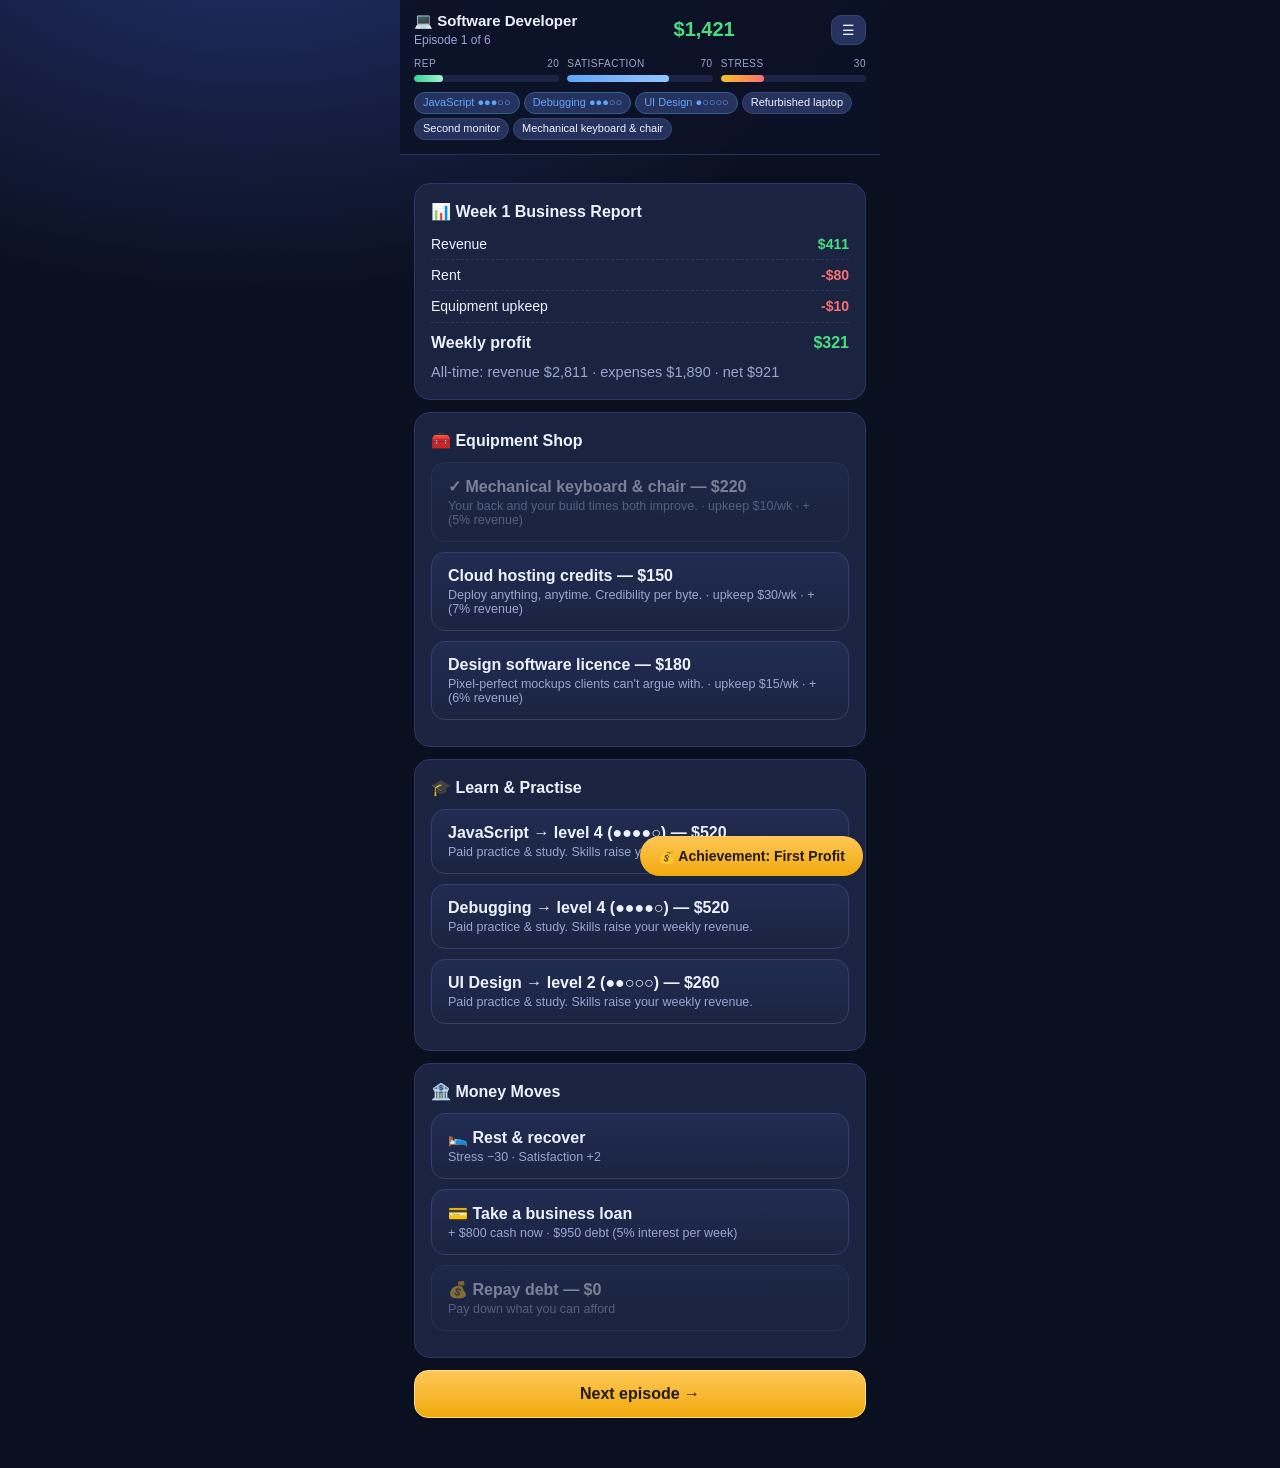
==== demo.html @ 6a51e46b "From Zero(to Hero of course)" ====
<!DOCTYPE html>
<html lang="en">
<head>
  <meta charset="UTF-8">
  <meta name="viewport" content="width=device-width, initial-scale=1.0">
  <title>FROM ZERO — dev demo harness</title>
  <link rel="stylesheet" href="styles.css">
</head>
<body>
  <div id="app">
    <header id="hud" class="hidden"></header>
    <main id="stage"></main>
  </div>
  <div id="toast" class="hidden"></div>
  <div id="modal" class="hidden"></div>
  <script>/* dev harness: show the in-game HUD + weekly business hub */
    location.hash = "#demo";</script>
  <script src="data.js"></script>
  <script src="game.js"></script>
</body>
</html>
---- styles.css ----
/* ============ FROM ZERO — mobile-first styles ============ */
* { margin: 0; padding: 0; box-sizing: border-box; -webkit-tap-highlight-color: transparent; }

:root {
  --bg: #0b1020;
  --bg2: #131a33;
  --card: #1a2340;
  --card2: #212c52;
  --ink: #eef2ff;
  --muted: #9aa6d1;
  --gold: #ffc857;
  --green: #4ade80;
  --red: #f87171;
  --blue: #60a5fa;
  --purple: #a78bfa;
  --pink: #f472b6;
  --radius: 16px;
}

html, body { height: 100%; }
body {
  background: radial-gradient(1200px 700px at 20% -10%, #22306b 0%, var(--bg) 55%) fixed, var(--bg);
  color: var(--ink);
  font-family: -apple-system, BlinkMacSystemFont, "Segoe UI", Roboto, Helvetica, Arial, sans-serif;
  font-size: 16px;
  line-height: 1.45;
}

#app { max-width: 480px; margin: 0 auto; min-height: 100vh; display: flex; flex-direction: column; }
#stage { flex: 1; padding: 16px 14px 40px; }

.hidden { display: none !important; }

/* ---------- animations ---------- */
@keyframes fadeIn { from { opacity: 0; transform: translateY(10px); } to { opacity: 1; transform: none; } }
@keyframes pop { 0% { transform: scale(.85); opacity: 0; } 70% { transform: scale(1.04); } 100% { transform: scale(1); opacity: 1; } }
@keyframes shake {
  0%, 100% { transform: rotate(0); } 15% { transform: rotate(-6deg); } 30% { transform: rotate(6deg); }
  45% { transform: rotate(-5deg); } 60% { transform: rotate(5deg); } 75% { transform: rotate(-3deg); }
}
@keyframes floaty { 0%,100% { transform: translateY(0); } 50% { transform: translateY(-6px); } }
@keyframes pulse { 0%,100% { box-shadow: 0 0 0 0 rgba(255,200,87,.45); } 50% { box-shadow: 0 0 0 10px rgba(255,200,87,0); } }

.fade { animation: fadeIn .35s ease both; }
.pop { animation: pop .3s ease both; }

/* ---------- buttons ---------- */
.btn {
  display: block; width: 100%;
  background: linear-gradient(180deg, var(--card2), var(--card));
  color: var(--ink); border: 1px solid #34406f; border-radius: 14px;
  padding: 14px 16px; margin: 10px 0; font-size: 16px; font-weight: 600;
  text-align: left; cursor: pointer; transition: transform .08s ease, filter .15s ease;
}
.btn:active { transform: scale(.98); filter: brightness(1.15); }
.btn.primary { background: linear-gradient(180deg, #ffc857, #f0a90c); color: #221a00; border-color: #ffdd8a; text-align: center; }
.btn.ghost { background: transparent; border: 1px solid #34406f; color: var(--muted); text-align: center; }
.btn.danger { border-color: #7f3a3a; color: var(--red); }
.btn:disabled { opacity: .45; cursor: not-allowed; }
.btn small { display: block; font-weight: 400; font-size: 12.5px; color: var(--muted); margin-top: 3px; }
.btn.primary small { color: #4a3900; }

/* ---------- title ---------- */
.title-wrap { text-align: center; padding: 48px 10px 20px; }
.logo {
  font-size: 44px; font-weight: 900; letter-spacing: 2px;
  background: linear-gradient(90deg, var(--gold), var(--pink), var(--purple));
  -webkit-background-clip: text; background-clip: text; -webkit-text-fill-color: transparent;
  animation: floaty 3s ease-in-out infinite;
}
.tagline { color: var(--muted); margin: 8px 0 28px; font-size: 14px; }
.icon-big { font-size: 64px; animation: floaty 3s ease-in-out infinite; display: block; }

/* ---------- cards ---------- */
.card {
  background: var(--card); border: 1px solid #2c3866; border-radius: var(--radius);
  padding: 16px; margin: 12px 0; animation: fadeIn .3s ease both;
}
.card h2 { font-size: 20px; margin-bottom: 6px; }
.card h3 { font-size: 16px; margin-bottom: 6px; }
.card p { color: var(--muted); font-size: 14.5px; }
.dim { color: var(--muted); font-size: 13px; }
.center { text-align: center; }

.chip {
  display: inline-block; background: #26325e; border: 1px solid #38466f; color: var(--ink);
  border-radius: 999px; padding: 4px 10px; font-size: 12.5px; margin: 3px 4px 3px 0;
}
.chip.gold { border-color: #8a6b1d; color: var(--gold); }
.chip.green { border-color: #2e6b45; color: var(--green); }
.chip.red { border-color: #7f3a3a; color: var(--red); }
.chip.blue { border-color: #2e5f8f; color: var(--blue); }
.chip.purple { border-color: #5f4d9e; color: var(--purple); }

/* ---------- career cards ---------- */
.career-card {
  background: linear-gradient(180deg, var(--card2), var(--card));
  border: 1px solid #34406f; border-radius: var(--radius);
  padding: 16px; margin: 12px 0; cursor: pointer; transition: transform .1s ease;
  animation: fadeIn .3s ease both;
}
.career-card:active { transform: scale(.98); }
.career-card .head { display: flex; align-items: center; gap: 12px; }
.career-card .ico { font-size: 40px; }
.career-card .name { font-size: 18px; font-weight: 800; }
.career-card .meta { display: flex; gap: 6px; flex-wrap: wrap; margin-top: 10px; }

/* ---------- lucky dip ---------- */
.boxes { display: flex; gap: 10px; justify-content: center; margin: 26px 0; }
.box {
  flex: 1; aspect-ratio: 3/4; max-width: 120px;
  background: linear-gradient(160deg, #2b3a78, #1a2340);
  border: 2px solid #44548f; border-radius: 14px;
  display: flex; align-items: center; justify-content: center;
  font-size: 52px; font-weight: 900; color: var(--gold); cursor: pointer;
  transition: transform .12s ease; animation: pulse 2s infinite;
}
.box:active { transform: scale(.94); }
.box.shaking { animation: shake .8s ease; }
.box.opened { animation: pop .45s ease both; border-color: var(--gold); cursor: default; }
.box.opened .reveal-ico { font-size: 56px; }
.box.opened .reveal-name { font-size: 12px; font-weight: 700; color: var(--gold); position: absolute; bottom: 10px; }

/* ---------- HUD ---------- */
#hud {
  position: sticky; top: 0; z-index: 10;
  background: rgba(13,18,38,.92); backdrop-filter: blur(8px);
  border-bottom: 1px solid #26315c; padding: 10px 14px 12px;
}
.hud-top { display: flex; align-items: center; justify-content: space-between; gap: 8px; }
.hud-career { font-weight: 800; font-size: 15px; display: flex; align-items: center; gap: 7px; }
.hud-ep { font-size: 12px; color: var(--muted); }
.hud-cash { font-weight: 900; font-size: 20px; color: var(--green); }
.hud-cash.neg { color: var(--red); }
.hud-menu-btn {
  background: #26325e; color: var(--ink); border: 1px solid #38466f; border-radius: 10px;
  padding: 6px 10px; font-size: 14px; cursor: pointer;
}
.bars { display: flex; gap: 8px; margin-top: 8px; }
.bar { flex: 1; }
.bar .lbl { font-size: 10px; color: var(--muted); text-transform: uppercase; letter-spacing: .5px; display: flex; justify-content: space-between; }
.bar .track { height: 7px; background: #1c2445; border-radius: 99px; margin-top: 3px; overflow: hidden; }
.bar .fill { height: 100%; border-radius: 99px; transition: width .5s ease; }
.fill.rep { background: linear-gradient(90deg, #34d399, #a7f3d0); }
.fill.sat { background: linear-gradient(90deg, #60a5fa, #93c5fd); }
.fill.stress { background: linear-gradient(90deg, #fbbf24, #f87171); }
.hud-chips { margin-top: 8px; display: flex; flex-wrap: wrap; gap: 0; }
.hud-chips .chip { padding: 2px 8px; font-size: 11px; margin: 2px 4px 2px 0; }
.debt-line { color: var(--red); font-size: 12px; font-weight: 700; }

/* ---------- stats grid (reports / endings) ---------- */
.statgrid { display: grid; grid-template-columns: 1fr 1fr; gap: 8px; margin: 10px 0; }
.stat { background: #141b36; border: 1px solid #2a3560; border-radius: 12px; padding: 10px; }
.stat .k { font-size: 11px; color: var(--muted); text-transform: uppercase; letter-spacing: .5px; }
.stat .v { font-size: 17px; font-weight: 800; margin-top: 2px; }
.v.pos { color: var(--green); } .v.negv { color: var(--red); } .v.gold { color: var(--gold); }

.delta { font-weight: 700; font-size: 13.5px; margin: 2px 8px 2px 0; display: inline-block; }
.delta.up { color: var(--green); } .delta.down { color: var(--red); }

/* ---------- episode ---------- */
.ep-tag { display: inline-block; background: #26325e; border: 1px solid #38466f; color: var(--gold); border-radius: 999px; padding: 3px 12px; font-size: 12px; font-weight: 700; letter-spacing: 1px; }
.story { color: #c7d0f2; font-size: 15px; }
.choice-note { color: var(--muted); font-size: 12px; margin-top: 2px; }
.result-deltas { margin: 8px 0; }

/* ---------- ending ---------- */
.ending-title { font-size: 26px; font-weight: 900; text-align: center; animation: pop .4s ease both; }
.ending-icon { font-size: 58px; text-align: center; display: block; animation: pop .5s ease both; }

/* ---------- achievements ---------- */
.ach { display: flex; gap: 10px; align-items: center; background: #141b36; border: 1px solid #2a3560; border-radius: 12px; padding: 10px; margin: 8px 0; }
.ach .ico { font-size: 26px; }
.ach.earned { border-color: #8a6b1d; background: #1d1a2f; }
.ach .t { font-weight: 700; font-size: 14px; }
.ach .d { font-size: 12px; color: var(--muted); }
.ach.locked { opacity: .45; }

/* ---------- toast & modal ---------- */
#toast {
  position: fixed; bottom: 24px; left: 50%; transform: translateX(-50%);
  background: linear-gradient(180deg, #ffc857, #f0a90c); color: #221a00;
  font-weight: 800; font-size: 14px; padding: 10px 18px; border-radius: 999px;
  z-index: 50; animation: pop .3s ease both; white-space: nowrap; max-width: 92vw;
}
#modal {
  position: fixed; inset: 0; background: rgba(5,8,18,.7); z-index: 40;
  display: flex; align-items: center; justify-content: center; padding: 20px;
}
#modal .sheet {
  background: var(--card); border: 1px solid #34406f; border-radius: var(--radius);
  padding: 20px; max-width: 420px; width: 100%; animation: pop .25s ease both;
}

.report-line { display: flex; justify-content: space-between; font-size: 14px; padding: 5px 0; border-bottom: 1px dashed #2a3560; }
.report-line b.pos { color: var(--green); } .report-line b.negv { color: var(--red); }
.total-line { display: flex; justify-content: space-between; font-size: 16px; font-weight: 800; padding-top: 8px; }

hr.soft { border: none; border-top: 1px solid #26315c; margin: 12px 0; }
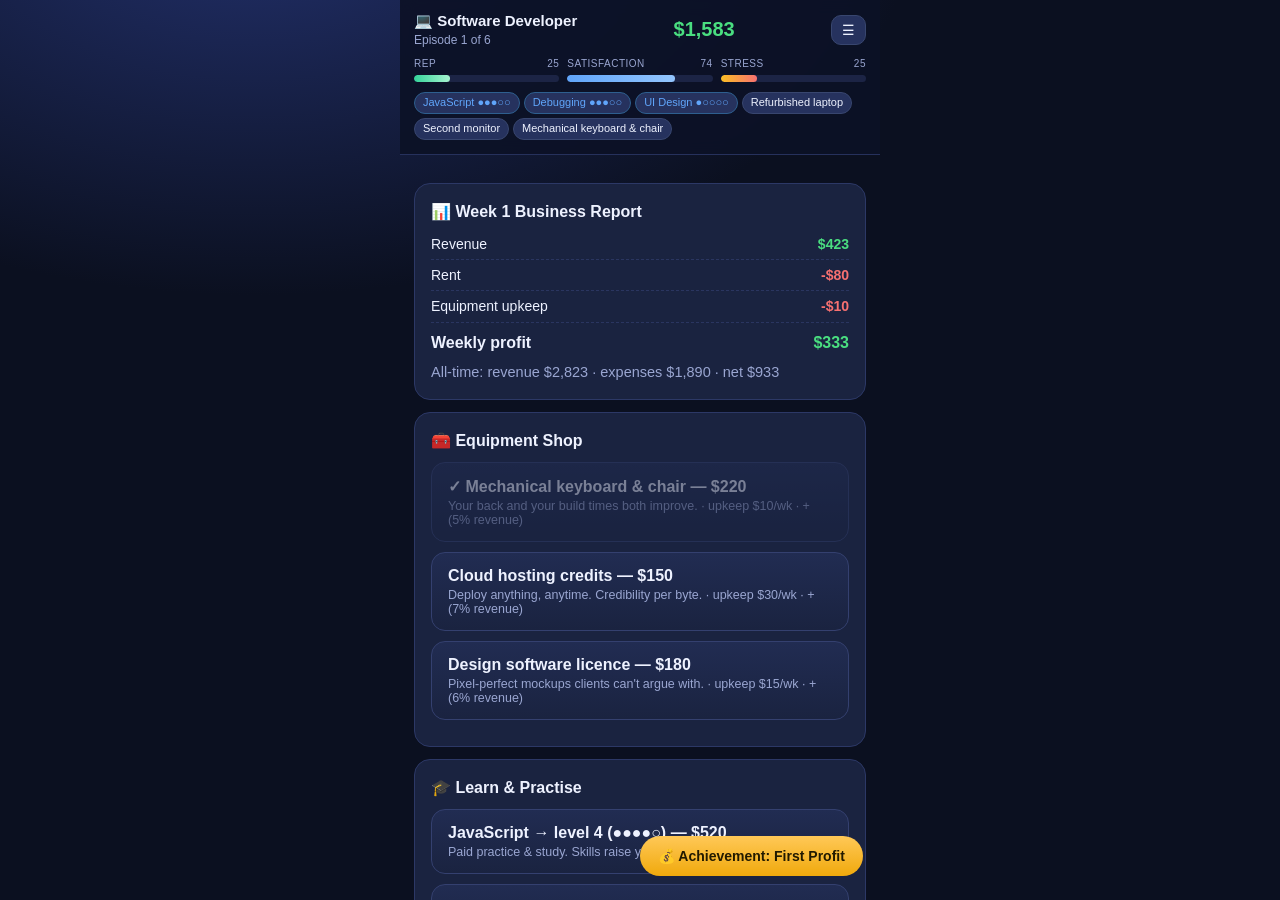
==== commit 3a1ca79e: "Scrollable game area for the web player + dev harness storage fixes" ====
--- a/demo.html
+++ b/demo.html
@@ -14,6 +14,7 @@
   <div id="toast" class="hidden"></div>
   <div id="modal" class="hidden"></div>
   <script>/* dev harness: show the in-game HUD + weekly business hub */
+    window.__fzNoSave = true;
     location.hash = "#demo";</script>
   <script src="data.js"></script>
   <script src="game.js"></script>
--- a/styles.css
+++ b/styles.css
@@ -17,7 +17,7 @@
   --radius: 16px;
 }
 
-html, body { height: 100%; }
+html, body { height: 100%; overflow: hidden; }
 body {
   background: radial-gradient(1200px 700px at 20% -10%, #22306b 0%, var(--bg) 55%) fixed, var(--bg);
   color: var(--ink);
@@ -26,8 +26,17 @@
   line-height: 1.45;
 }
 
-#app { max-width: 480px; margin: 0 auto; min-height: 100vh; display: flex; flex-direction: column; }
-#stage { flex: 1; padding: 16px 14px 40px; }
+#app {
+  max-width: 480px; margin: 0 auto;
+  height: 100vh; height: 100dvh;
+  display: flex; flex-direction: column; overflow: hidden;
+}
+#stage {
+  flex: 1 1 auto; min-height: 0;
+  overflow-y: auto; overscroll-behavior: contain;
+  -webkit-overflow-scrolling: touch;
+  padding: 16px 14px 40px;
+}
 
 .hidden { display: none !important; }
 
@@ -123,7 +132,7 @@
 
 /* ---------- HUD ---------- */
 #hud {
-  position: sticky; top: 0; z-index: 10;
+  flex-shrink: 0;
   background: rgba(13,18,38,.92); backdrop-filter: blur(8px);
   border-bottom: 1px solid #26315c; padding: 10px 14px 12px;
 }
